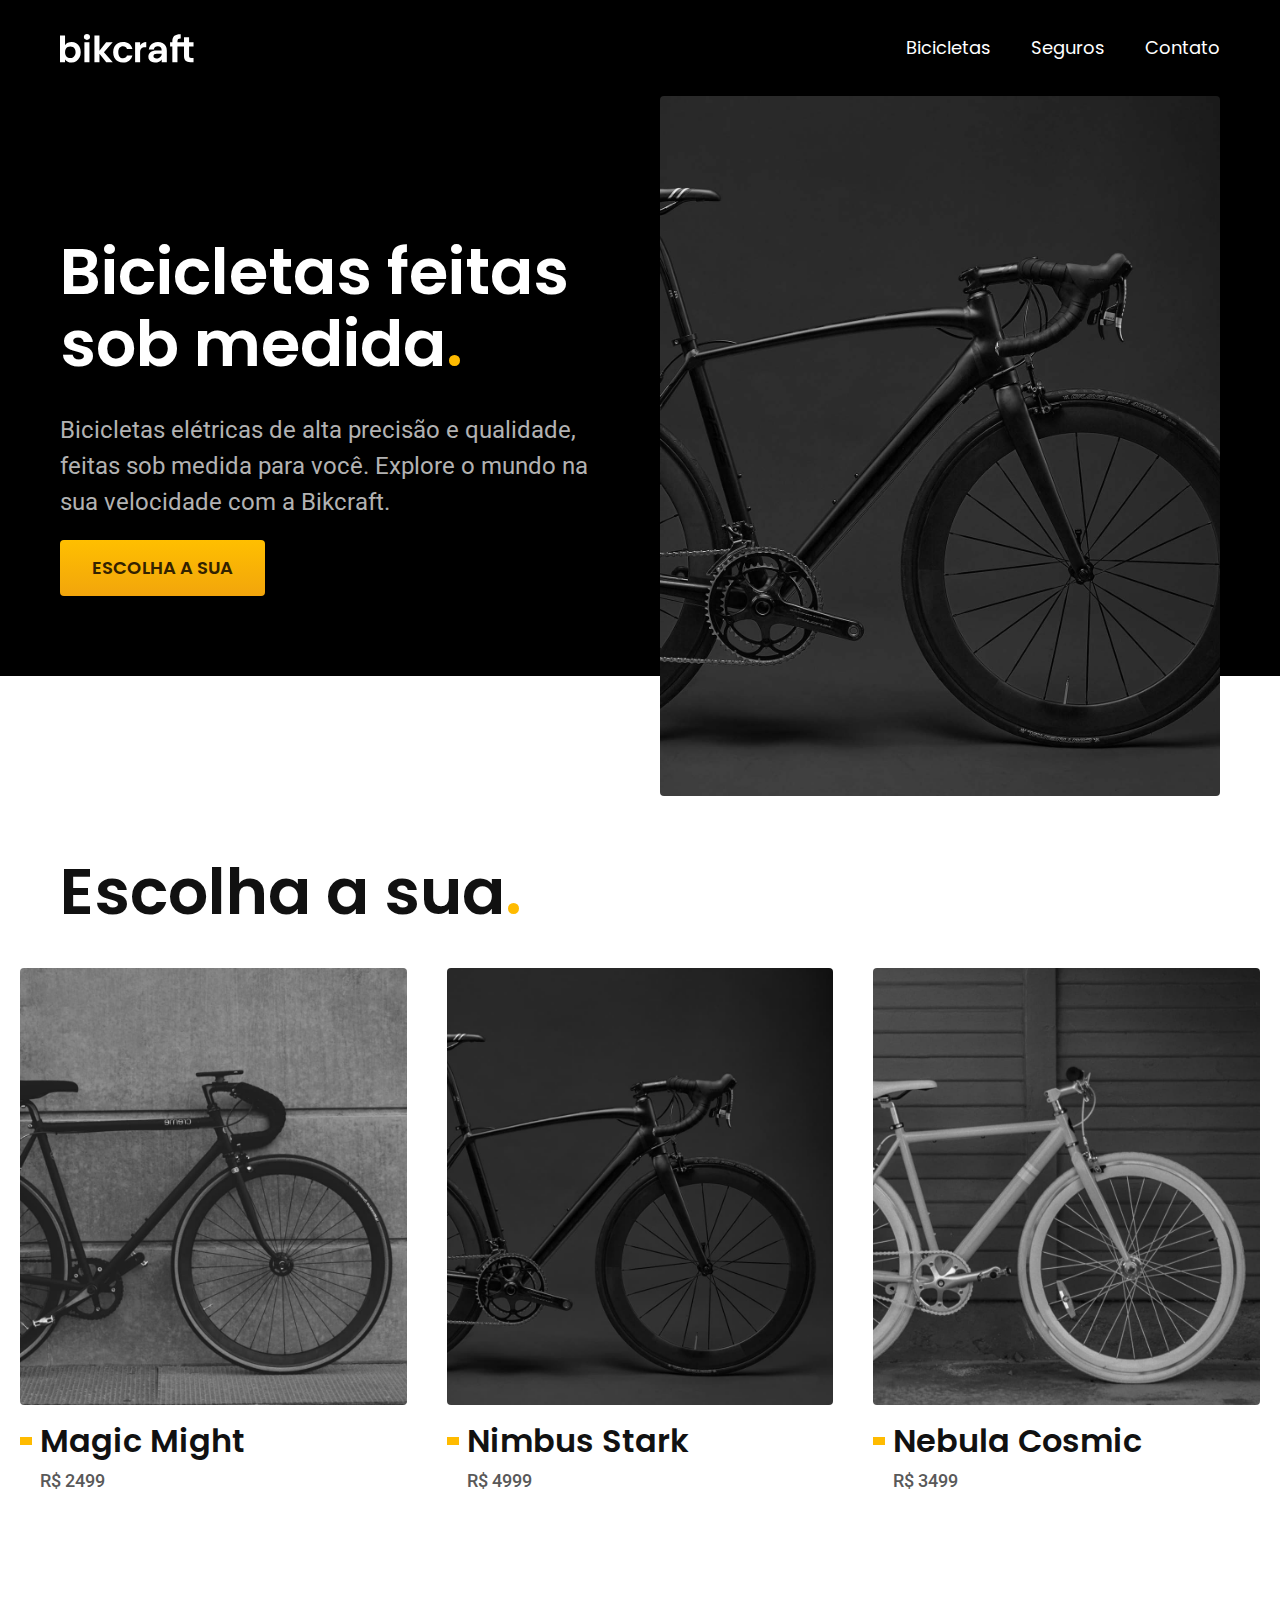
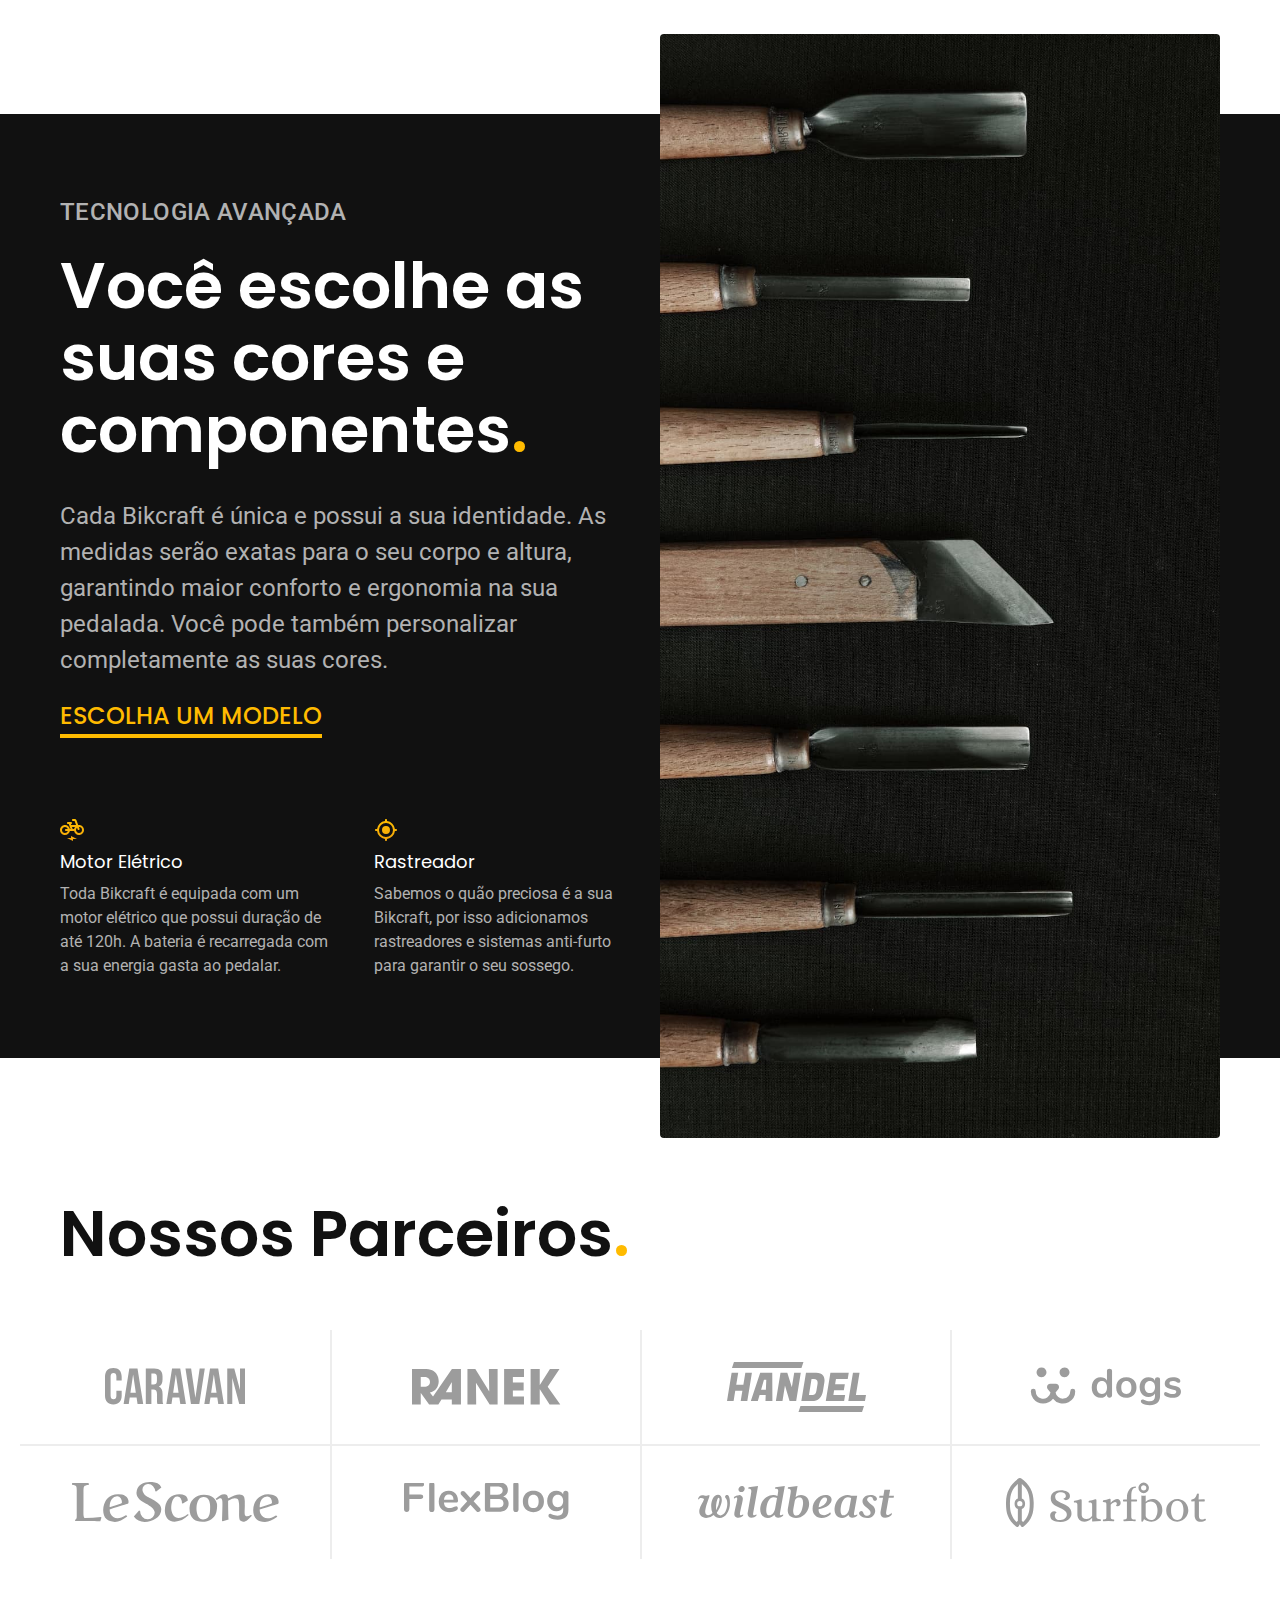
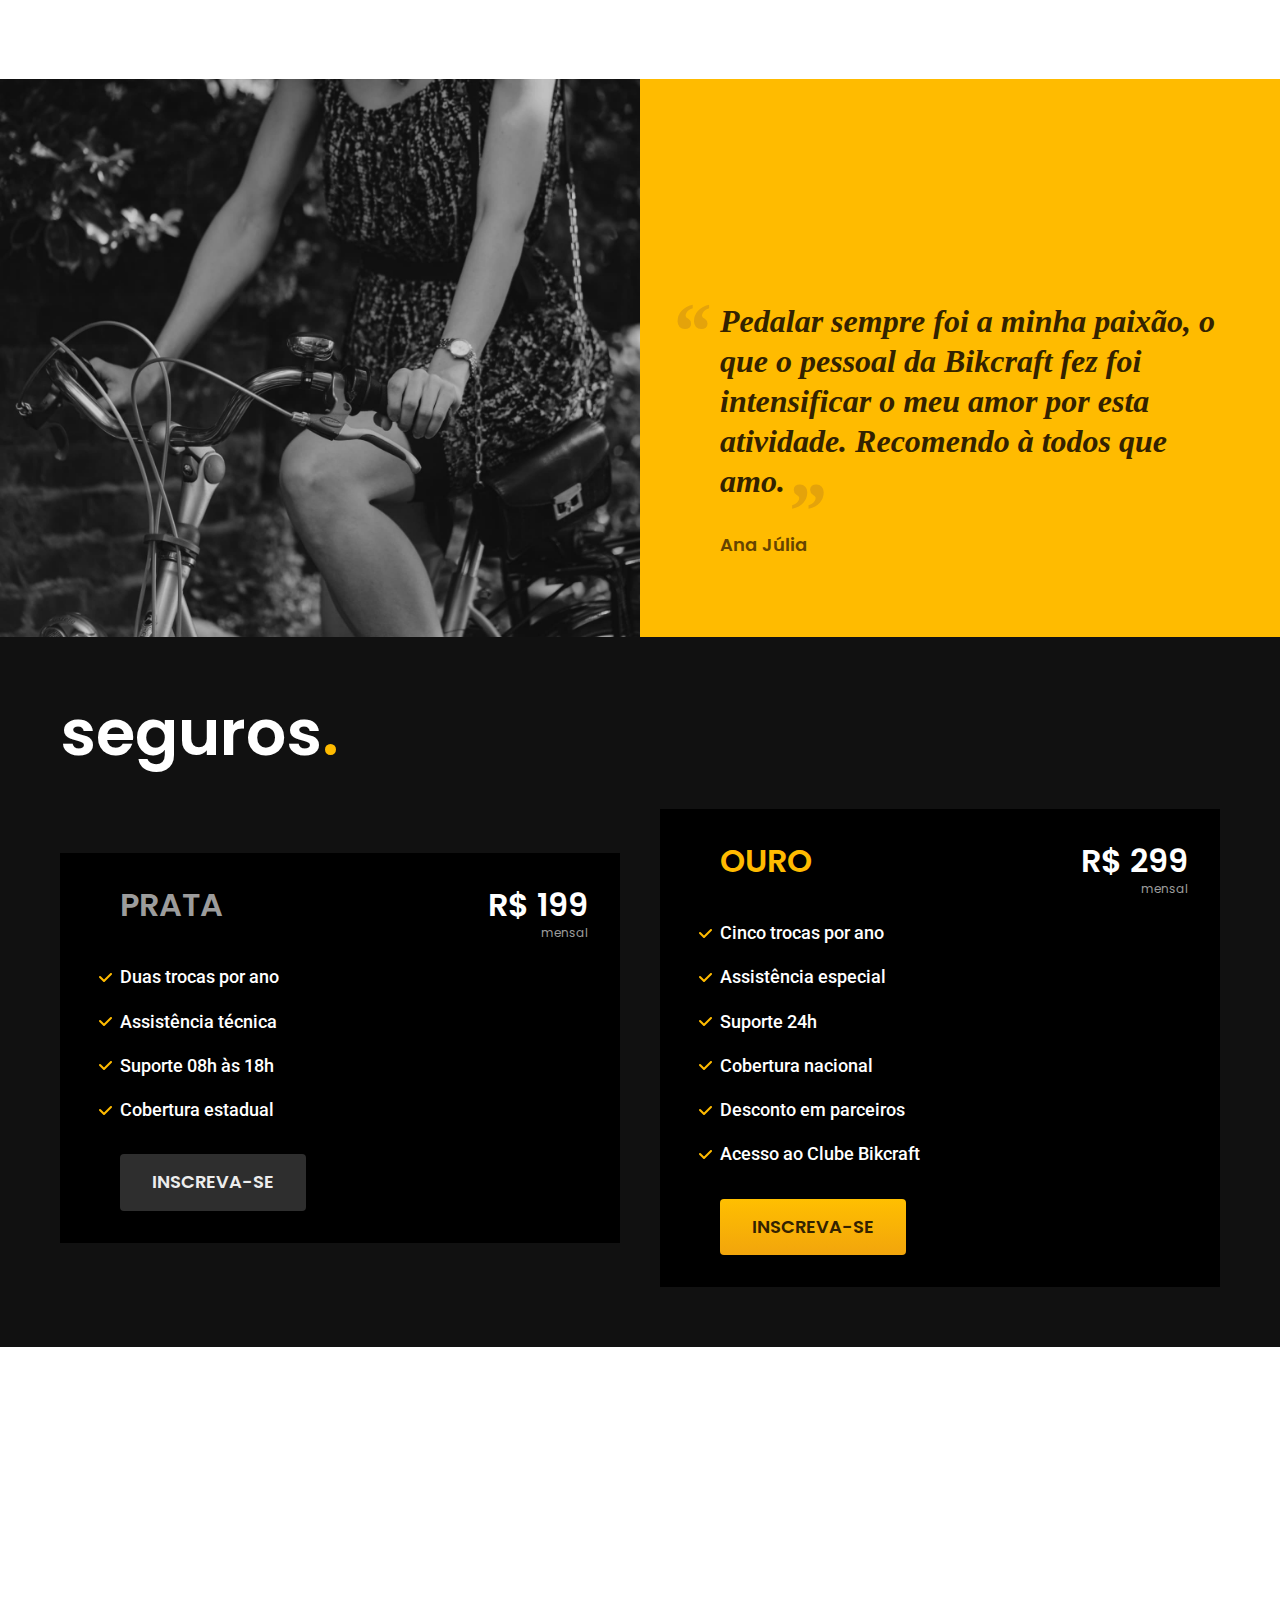
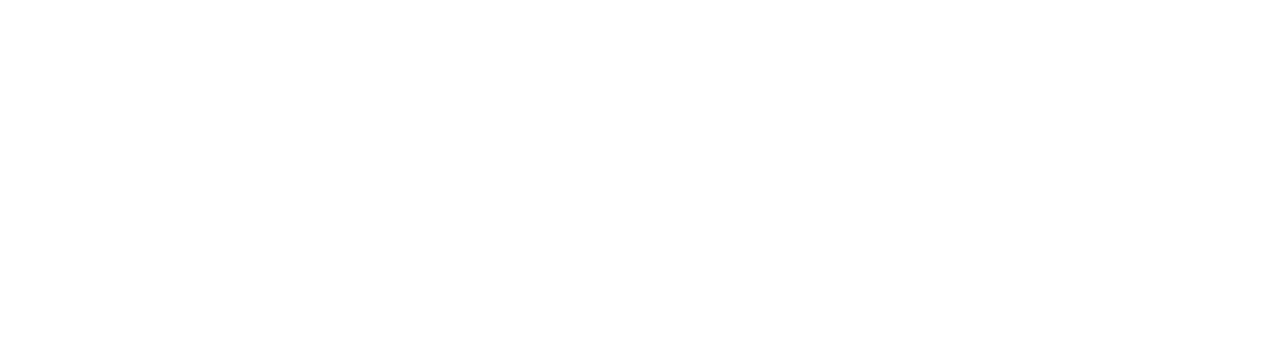
==== index.html @ dd22aa42 "Adds section insurrance" ====
<!DOCTYPE html>
<html lang="pt-br">

<head>
  <meta charset="UTF-8">
  <meta name="viewport" content="width=device-width, initial-scale=1.0">

  <title>Bikcraft - Bicicletas Elétricas</title>
  <meta name="description"
    content="Bicicletas elétricas de alta precisão e qualidade, feitas sob medida para você. Explore o mundo na sua velocidade com a Bikcraft.">

  <link rel="stylesheet" href="./css/style.css">

  <link rel="preconnect" href="https://fonts.googleapis.com">
  <link rel="preconnect" href="https://fonts.gstatic.com" crossorigin>
  <link href="https://fonts.googleapis.com/css2?family=Poppins:wght@400;600&family=Roboto:wght@400;500&Merriweather:ital,wght@1,900&family=Open+Sans&display=swap"
    rel="stylesheet">
</head>

<body>

  <header class="header-bg">
    <div class="header container">
      <a href="./"><img src="./img/bikcraft.svg" alt="Bikcraft"></a>

      <nav aria-label="primária">
        <ul class="header-menu font-1-m cor-0">
          <li><a href="./bicicletas.html">Bicicletas</a></li>
          <li><a href="./seguros.html">Seguros</a></li>
          <li><a href="./contato.html">Contato</a></li>
        </ul>
      </nav>

    </div>
  </header>

  <main class="introducao-bg">
    <div class="introducao container">

      <div class="introducao-conteudo">
        <h1 class="font-1-xxl cor-0">Bicicletas feitas sob medida<span class="cor-p1">.</span></h1>
        <p class="font-2-l cor-5">Bicicletas elétricas de alta precisão e qualidade, feitas sob medida para você.
          Explore o mundo na sua
          velocidade com a Bikcraft.</p>
        <a class="button" href="./bicicletas">Escolha a sua</a>
      </div>

      <div>
        <img src="./img/fotos/introducao.jpg" alt="Bicicleta elétrica preta">
      </div>

    </div>
  </main>

  <article class="bike-list">
    <h2 class="container font-1-xxl">Escolha a sua<span class="cor-p1">.</span></h2>

    <ul class="bike-list-items">

      <li>
        <a href="./bike/magic.html">
          <img src="./img/bicicletas/magic-home.jpg" alt="Bicicleta preta">
          <h3 class="font-1-xl">Magic Might</h3>
          <span class="font-2-m cor-8">R$ 2499</span>
        </a>
      </li>

      <li>
        <a href="./bike/nimbus.html">
          <img src="./img/bicicletas/nimbus-home.jpg" alt="Bicicleta preta">
          <h3 class="font-1-xl">Nimbus Stark</h3>
          <span class="font-2-m cor-8">R$ 4999</span>
        </a>
      </li>

      <li>
        <a href="./bike/nebula.html">
          <img src="./img/bicicletas/nebula-home.jpg" alt="Bicicleta preta">
          <h3 class="font-1-xl">Nebula Cosmic</h3>
          <span class="font-2-m cor-8">R$ 3499</span>
        </a>
      </li>

    </ul>
  </article>

  <article class="technology-bg">
    <div class="technology container">

      <div class="technology-content">

        <span class="font-2-l-b cor-5">Tecnologia Avançada</span>
        <h2 class="font-1-xxl cor-0">Você escolhe as suas cores e componentes<span class="cor-p1">.</span></h2>
        <p class="font-2-l cor-5">Cada Bikcraft é única e possui a sua identidade. As medidas serão exatas para o seu
          corpo e altura, garantindo maior conforto e ergonomia na sua pedalada. Você pode também personalizar
          completamente as suas cores.</p>
        <a class="link" href="./bikes.html">Escolha um modelo</a>

        <div class="technology-benefits">
          <div>
            <img src="./img/icones/eletrica.svg" alt="">
            <h3 class="font-1-m cor-0">Motor Elétrico</h3>
            <p class="font-2-s cor-5">Toda Bikcraft é equipada com um motor elétrico que possui duração de até 120h. A
              bateria é recarregada com a sua energia gasta ao pedalar.</p>
          </div>

          <div>
            <img src="./img/icones/rastreador.svg" alt="">
            <h3 class="font-1-m cor-0">Rastreador</h3>
            <p class="font-2-s cor-5">Sabemos o quão preciosa é a sua Bikcraft, por isso adicionamos rastreadores e sistemas anti-furto para garantir o seu sossego.</p>
          </div>
        </div>

      </div>

      <div class="technology-img">
        <img src="./img/fotos/tecnologia.jpg" alt="">
      </div>

    </div>
  </article>

  <section class="partners" aria-label="Nossos Parceiros">
    <h2 class="container font-1-xxl">Nossos Parceiros<span class="cor-p1">.</span></h2>

    <ul>
      <li><img src="./img/parceiros/caravan.svg" alt="Caravan"></li>
      <li><img src="./img/parceiros/ranek.svg" alt="Ranek"></li>
      <li><img src="./img/parceiros/handel.svg" alt="Handel"></li>
      <li><img src="./img/parceiros/dogs.svg" alt="Dogs"></li>
      <li><img src="./img/parceiros/lescone.svg" alt="Lescone"></li>
      <li><img src="./img/parceiros/flexblog.svg" alt="Flexblog"></li>
      <li><img src="./img/parceiros/wildbeast.svg" alt="Wildbeast"></li>
      <li><img src="./img/parceiros/surfbot.svg" alt="Surfbot"></li>
    </ul>
  </section>

  <section class="testimony" aria-label="Depoimento">
    <div>
      <img src="./img/fotos/depoimento.jpg" alt="pessoa pedalando em uma bicicleta Bikcraft">
    </div>

    <div class="testimony-content">
      <blockquote class="font-1-xl cor-p5">
        <p>Pedalar sempre foi a minha paixão, o que o pessoal da Bikcraft fez foi intensificar o meu amor por esta atividade. Recomendo à todos que amo.</p>
      </blockquote>
      <span class="font-1-m-b cor-p4">Ana Júlia</span>
    </div>
  </section>

  <article class="insurrance-bg">
    <div class="insurrance container">
      <h2 class="font-1-xxl cor-0">seguros<span class="cor-p1">.</span></h2>

      <div class="insurrance-item">
        <h3 class="font-1-xl cor-6">PRATA</h3>
        <SPAN class="font-1-xl cor-0" >R$ 199 <span class="font-1-xs cor-6">mensal</span></SPAN>
        <ul class="font-2-m cor-0">
          <li>Duas trocas por ano</li>
          <li>Assistência técnica</li>
          <li>Suporte 08h às 18h</li>
          <li>Cobertura estadual</li>
        </ul>
        <a class="button secondary" href="./budget.html">Inscreva-se</a>      
      </div>

      <div class="insurrance-item">
        <h3 class="font-1-xl cor-p1">OURO</h3>
        <SPAN class="font-1-xl cor-0" >R$ 299 <span class="font-1-xs cor-6">mensal</span></SPAN>
        <ul class="font-2-m cor-0">
          <li>Cinco trocas por ano</li>
          <li>Assistência especial</li>
          <li>Suporte 24h</li>
          <li>Cobertura nacional</li>
          <li>Desconto em parceiros</li>
          <li>Acesso ao Clube Bikcraft</li>
        </ul>
        <a class="button" href="./budget.html">Inscreva-se</a>      
      </div>

    </div>
  </article>

</body>

</html>
---- css/style.css ----
@import "./global/global.css";

@import "./utilities/tipography.css";
@import "./utilities/colors.css";

@import "./global/header.css";

/* HOME */
@import "./home/introducao.css";
@import "./home/technology.css";
@import "./home/partners.css";
@import "./home/testimony.css";

/* UTILITIES */
@import "./utilities/components.css";

/* BIKES */
@import "./bikes/bike-list.css";

/* SEGUROS */
@import "./insurrance/insurrance.css"
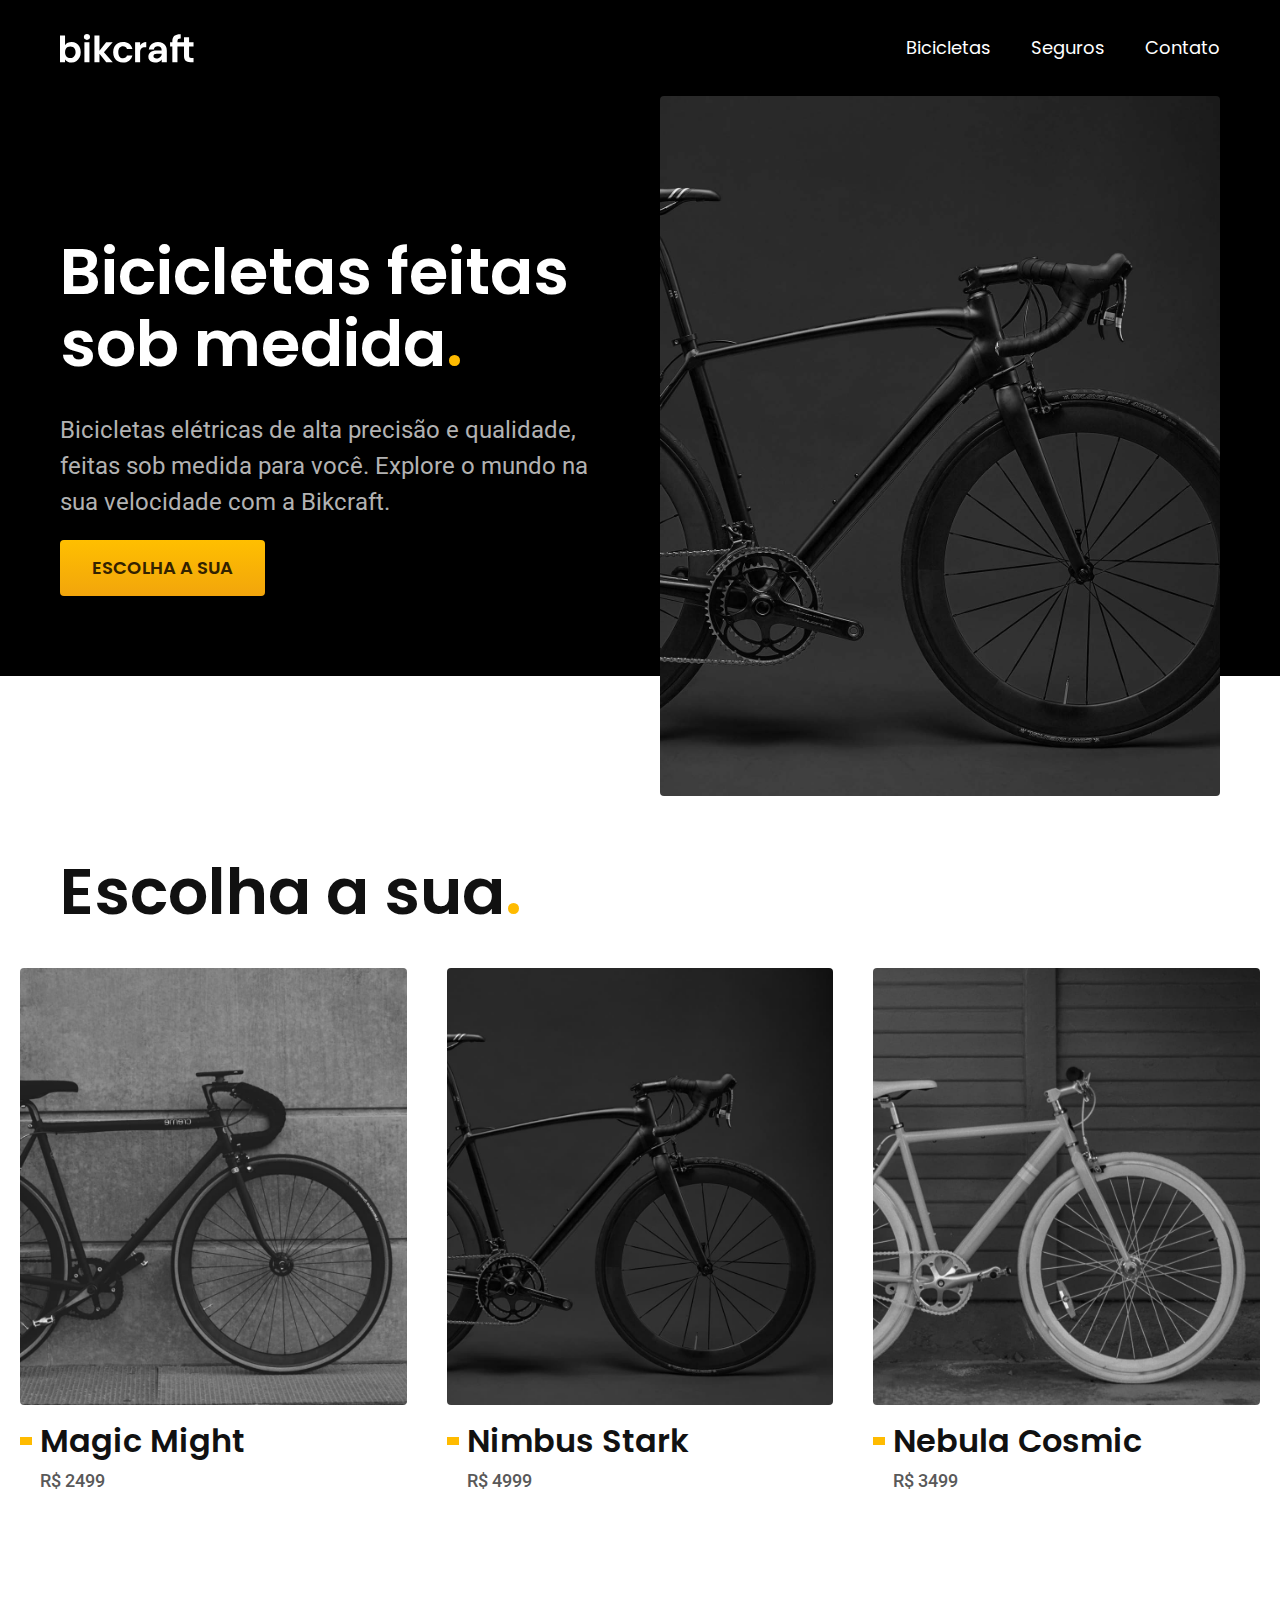
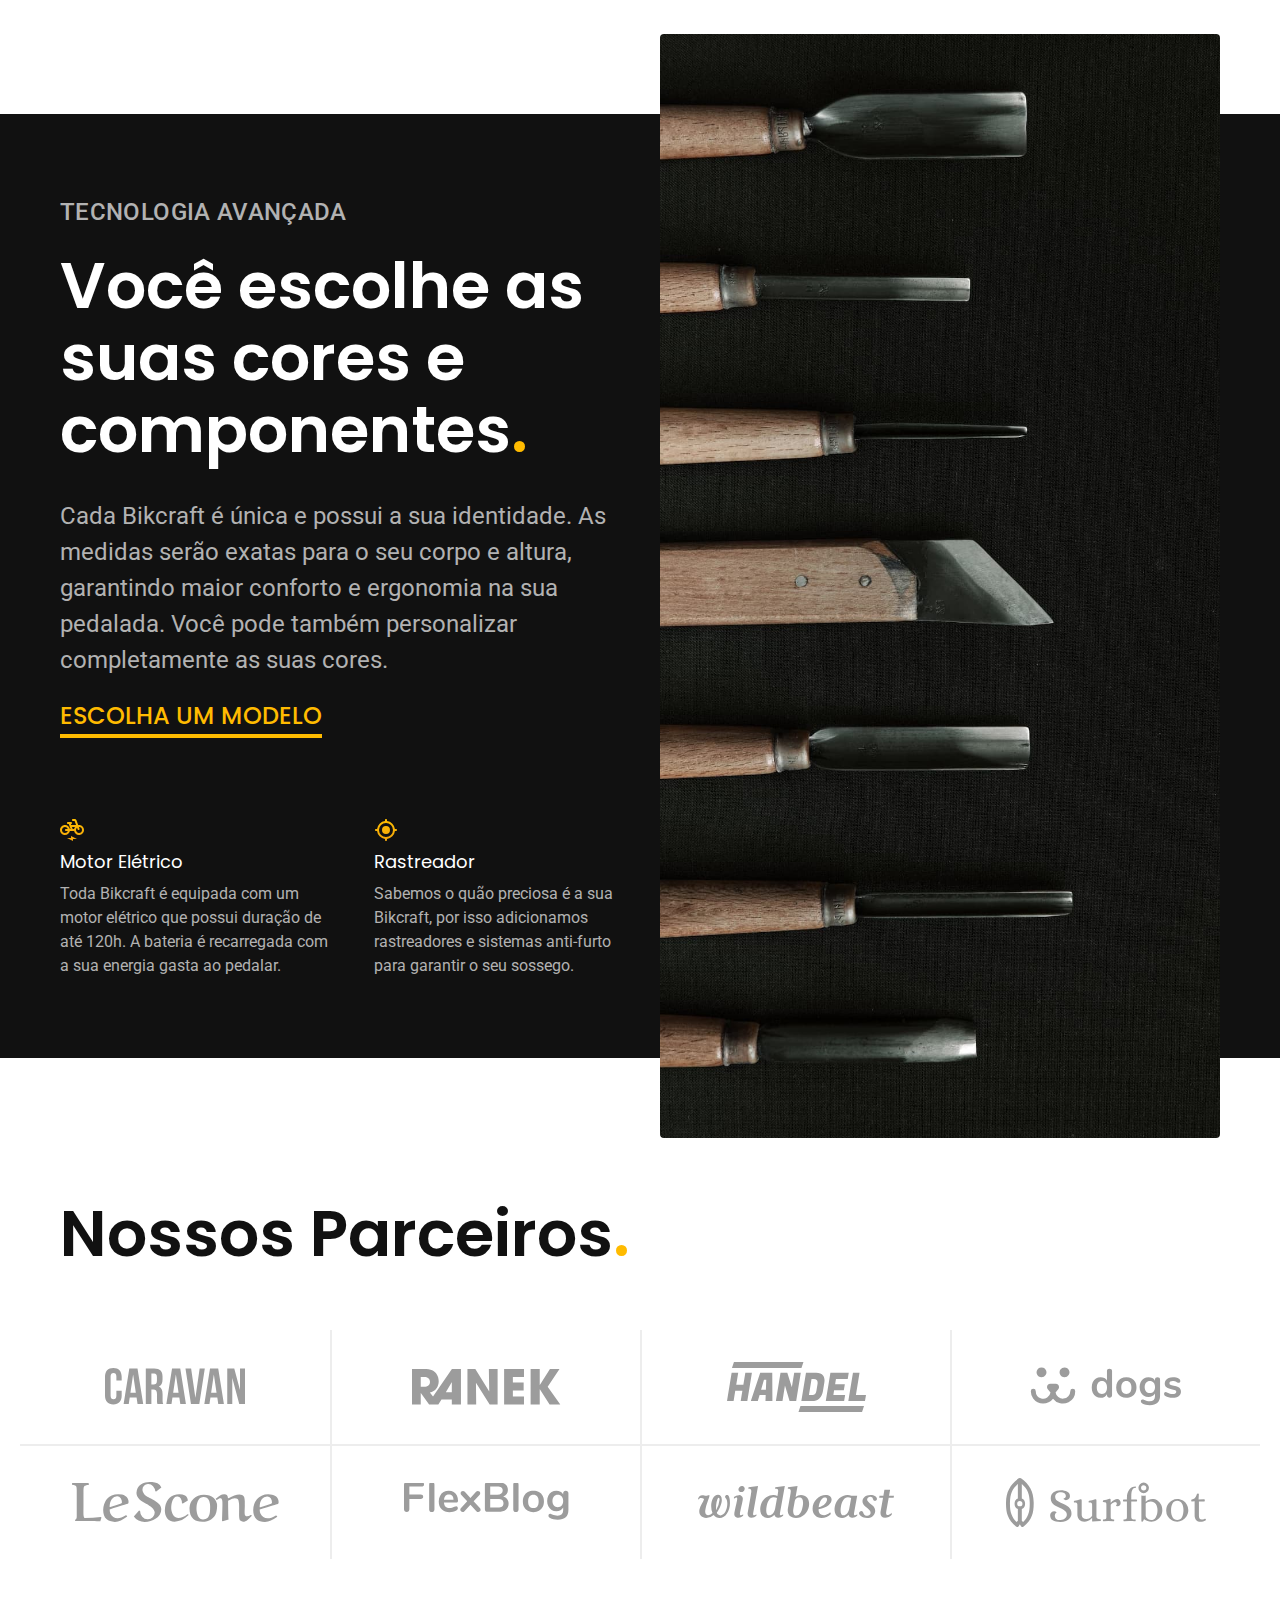
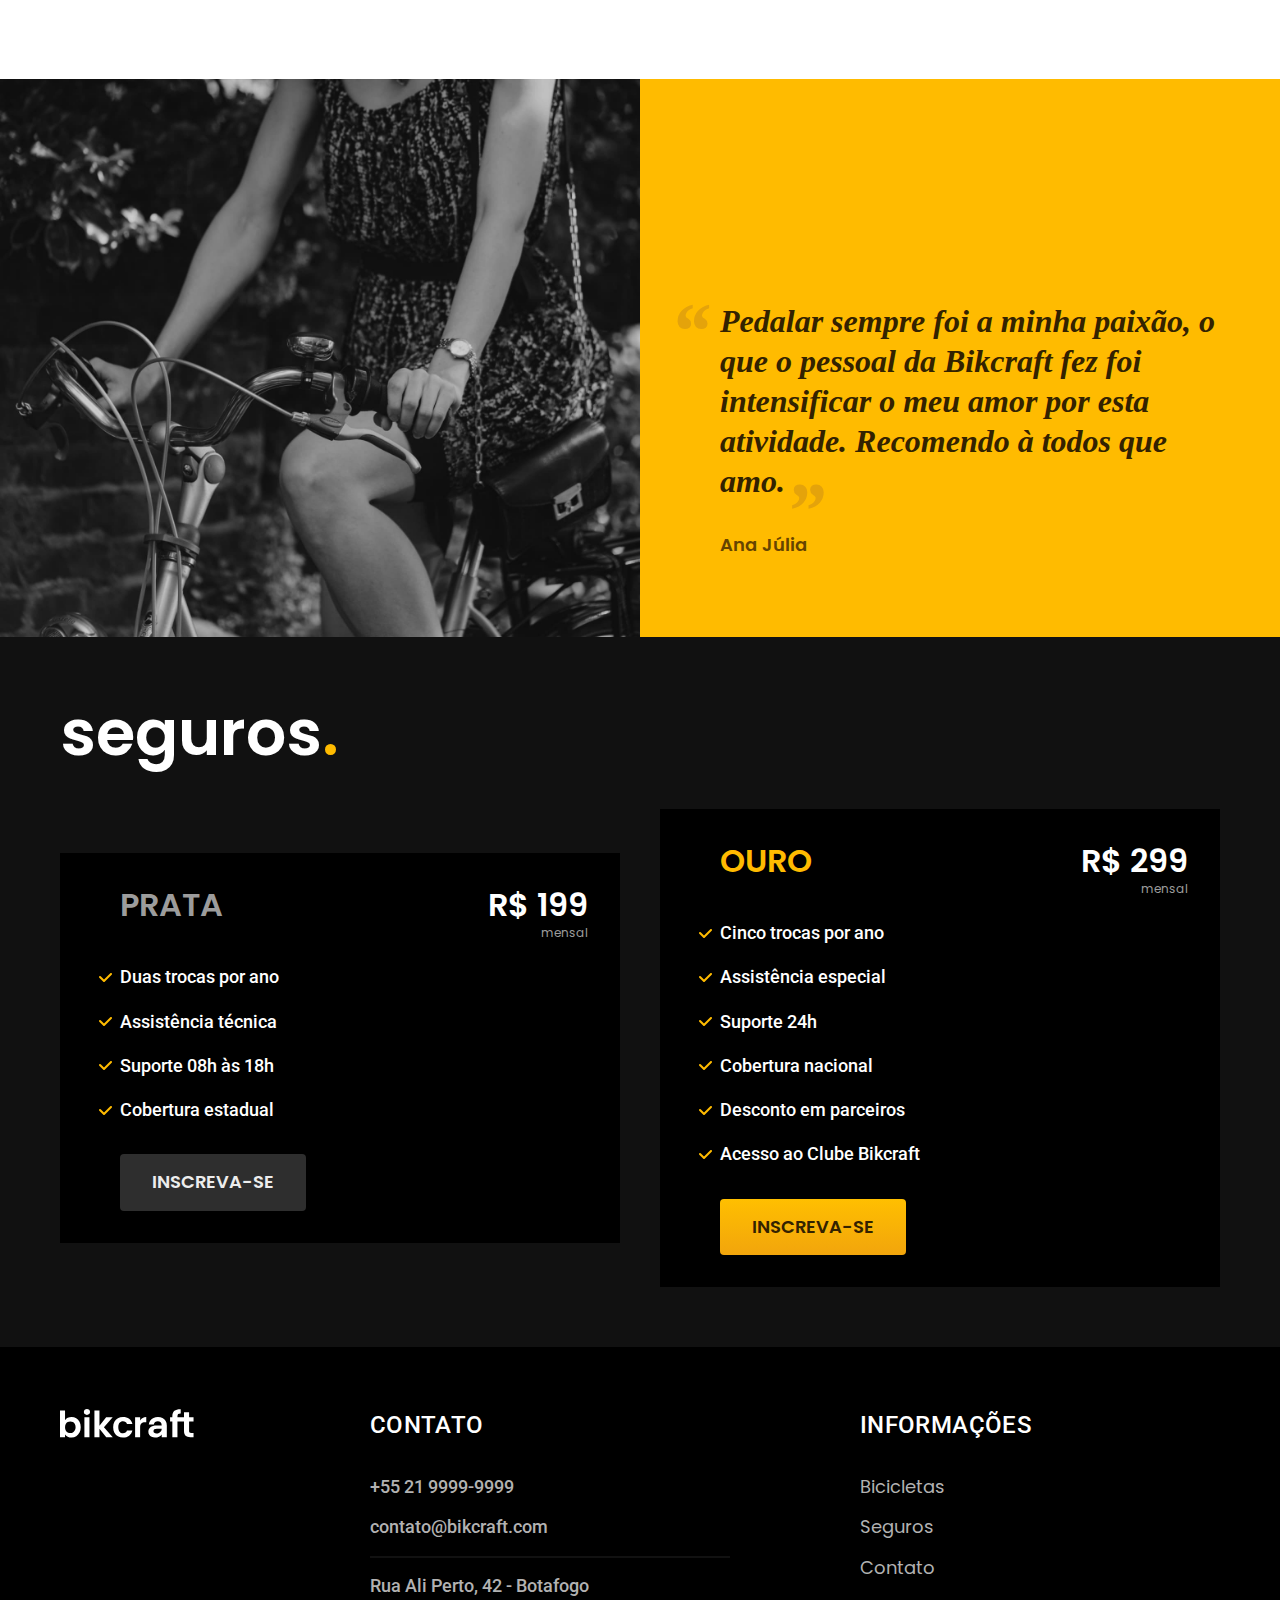
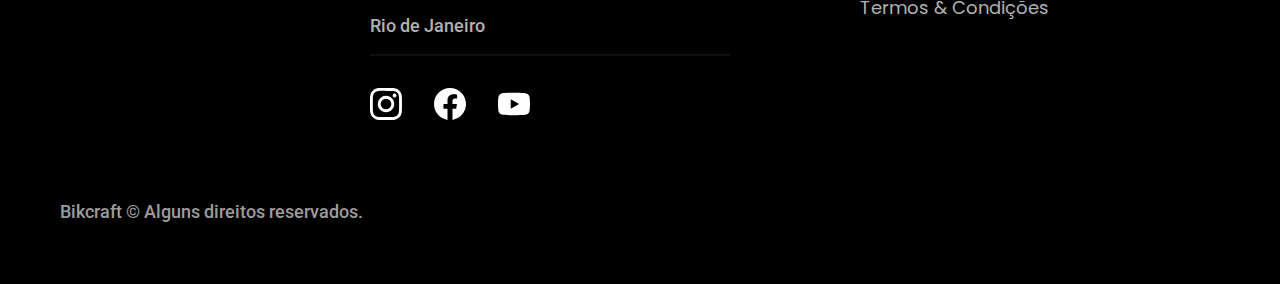
==== commit dd54feec: "Add footer to home page" ====
--- a/index.html
+++ b/index.html
@@ -13,7 +13,8 @@
 
   <link rel="preconnect" href="https://fonts.googleapis.com">
   <link rel="preconnect" href="https://fonts.gstatic.com" crossorigin>
-  <link href="https://fonts.googleapis.com/css2?family=Poppins:wght@400;600&family=Roboto:wght@400;500&Merriweather:ital,wght@1,900&family=Open+Sans&display=swap"
+  <link
+    href="https://fonts.googleapis.com/css2?family=Poppins:wght@400;600&family=Roboto:wght@400;500&Merriweather:ital,wght@1,900&family=Open+Sans&display=swap"
     rel="stylesheet">
 </head>
 
@@ -107,7 +108,8 @@
           <div>
             <img src="./img/icones/rastreador.svg" alt="">
             <h3 class="font-1-m cor-0">Rastreador</h3>
-            <p class="font-2-s cor-5">Sabemos o quão preciosa é a sua Bikcraft, por isso adicionamos rastreadores e sistemas anti-furto para garantir o seu sossego.</p>
+            <p class="font-2-s cor-5">Sabemos o quão preciosa é a sua Bikcraft, por isso adicionamos rastreadores e
+              sistemas anti-furto para garantir o seu sossego.</p>
           </div>
         </div>
 
@@ -142,7 +144,8 @@
 
     <div class="testimony-content">
       <blockquote class="font-1-xl cor-p5">
-        <p>Pedalar sempre foi a minha paixão, o que o pessoal da Bikcraft fez foi intensificar o meu amor por esta atividade. Recomendo à todos que amo.</p>
+        <p>Pedalar sempre foi a minha paixão, o que o pessoal da Bikcraft fez foi intensificar o meu amor por esta
+          atividade. Recomendo à todos que amo.</p>
       </blockquote>
       <span class="font-1-m-b cor-p4">Ana Júlia</span>
     </div>
@@ -154,19 +157,19 @@
 
       <div class="insurrance-item">
         <h3 class="font-1-xl cor-6">PRATA</h3>
-        <SPAN class="font-1-xl cor-0" >R$ 199 <span class="font-1-xs cor-6">mensal</span></SPAN>
+        <SPAN class="font-1-xl cor-0">R$ 199 <span class="font-1-xs cor-6">mensal</span></SPAN>
         <ul class="font-2-m cor-0">
           <li>Duas trocas por ano</li>
           <li>Assistência técnica</li>
           <li>Suporte 08h às 18h</li>
           <li>Cobertura estadual</li>
         </ul>
-        <a class="button secondary" href="./budget.html">Inscreva-se</a>      
+        <a class="button secondary" href="./budget.html">Inscreva-se</a>
       </div>
 
       <div class="insurrance-item">
         <h3 class="font-1-xl cor-p1">OURO</h3>
-        <SPAN class="font-1-xl cor-0" >R$ 299 <span class="font-1-xs cor-6">mensal</span></SPAN>
+        <SPAN class="font-1-xl cor-0">R$ 299 <span class="font-1-xs cor-6">mensal</span></SPAN>
         <ul class="font-2-m cor-0">
           <li>Cinco trocas por ano</li>
           <li>Assistência especial</li>
@@ -175,12 +178,49 @@
           <li>Desconto em parceiros</li>
           <li>Acesso ao Clube Bikcraft</li>
         </ul>
-        <a class="button" href="./budget.html">Inscreva-se</a>      
+        <a class="button" href="./budget.html">Inscreva-se</a>
       </div>
 
     </div>
   </article>
 
+  <footer class="footer-bg">
+    <div class="footer container">
+
+      <img src="./img/bikcraft.svg" alt="Bikcraft">
+
+      <div class="footer-contact">
+        <h3 class="font-2-l-b cor-0">Contato</h3>
+        <ul class="font-2-m cor-5">
+          <li><a href="tel:+552199999999"></a>+55 21 9999-9999</li>
+          <li><a href="mailto:contato@bikcraft.com"></a>contato@bikcraft.com</li>
+          <li>Rua Ali Perto, 42 - Botafogo</li>
+          <li>Rio de Janeiro</li>
+        </ul>
+        <div class="footer-networks">
+          <a href="./"><img src="./img/redes/instagram.svg" alt="Instagram"></a>
+          <a href="./"><img src="./img/redes/facebook.svg" alt="Facebook"></a>
+          <a href="./"><img src="./img/redes/youtube.svg" alt="Youtube"></a>
+        </div>
+
+      </div>
+
+      <div class="footer-information">
+        <h3 class="font-2-l-b cor-0">Informações</h3>
+        <nav>
+          <ul class="font-1-m cor-5">
+            <li><a href="./bicicletas.html">Bicicletas</a></li>
+            <li><a href="./seguros.html">Seguros</a></li>
+            <li><a href="./contato.html">Contato</a></li>
+            <li><a href="./termos.html">Termos & Condições</a></li>
+          </ul>
+        </nav>
+      </div>
+      <p class="footer-copy font-2-m cor-6">Bikcraft © Alguns direitos reservados.</p>
+    </div>
+
+  </footer>
+
 </body>
 
 </html>--- a/css/style.css
+++ b/css/style.css
@@ -4,6 +4,7 @@
 @import "./utilities/colors.css";
 
 @import "./global/header.css";
+@import "./global/footer.css";
 
 /* HOME */
 @import "./home/introducao.css";
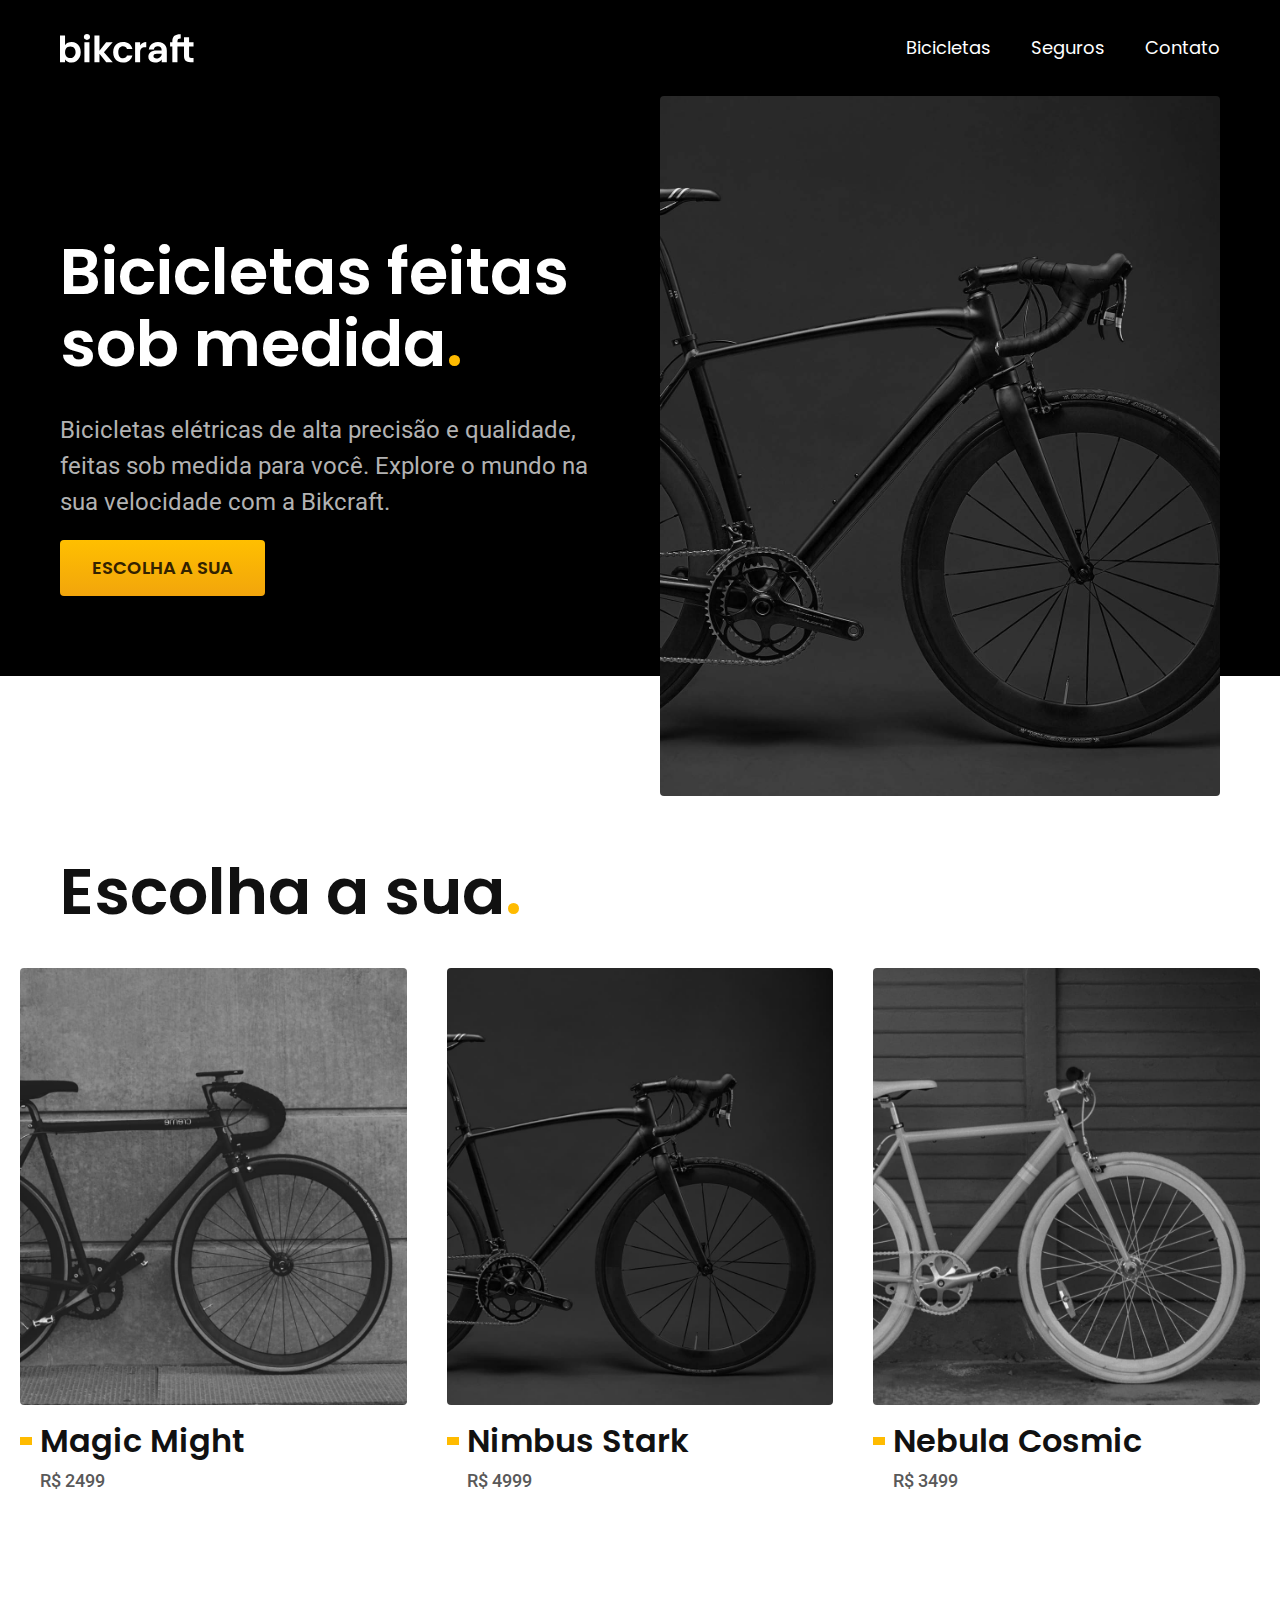
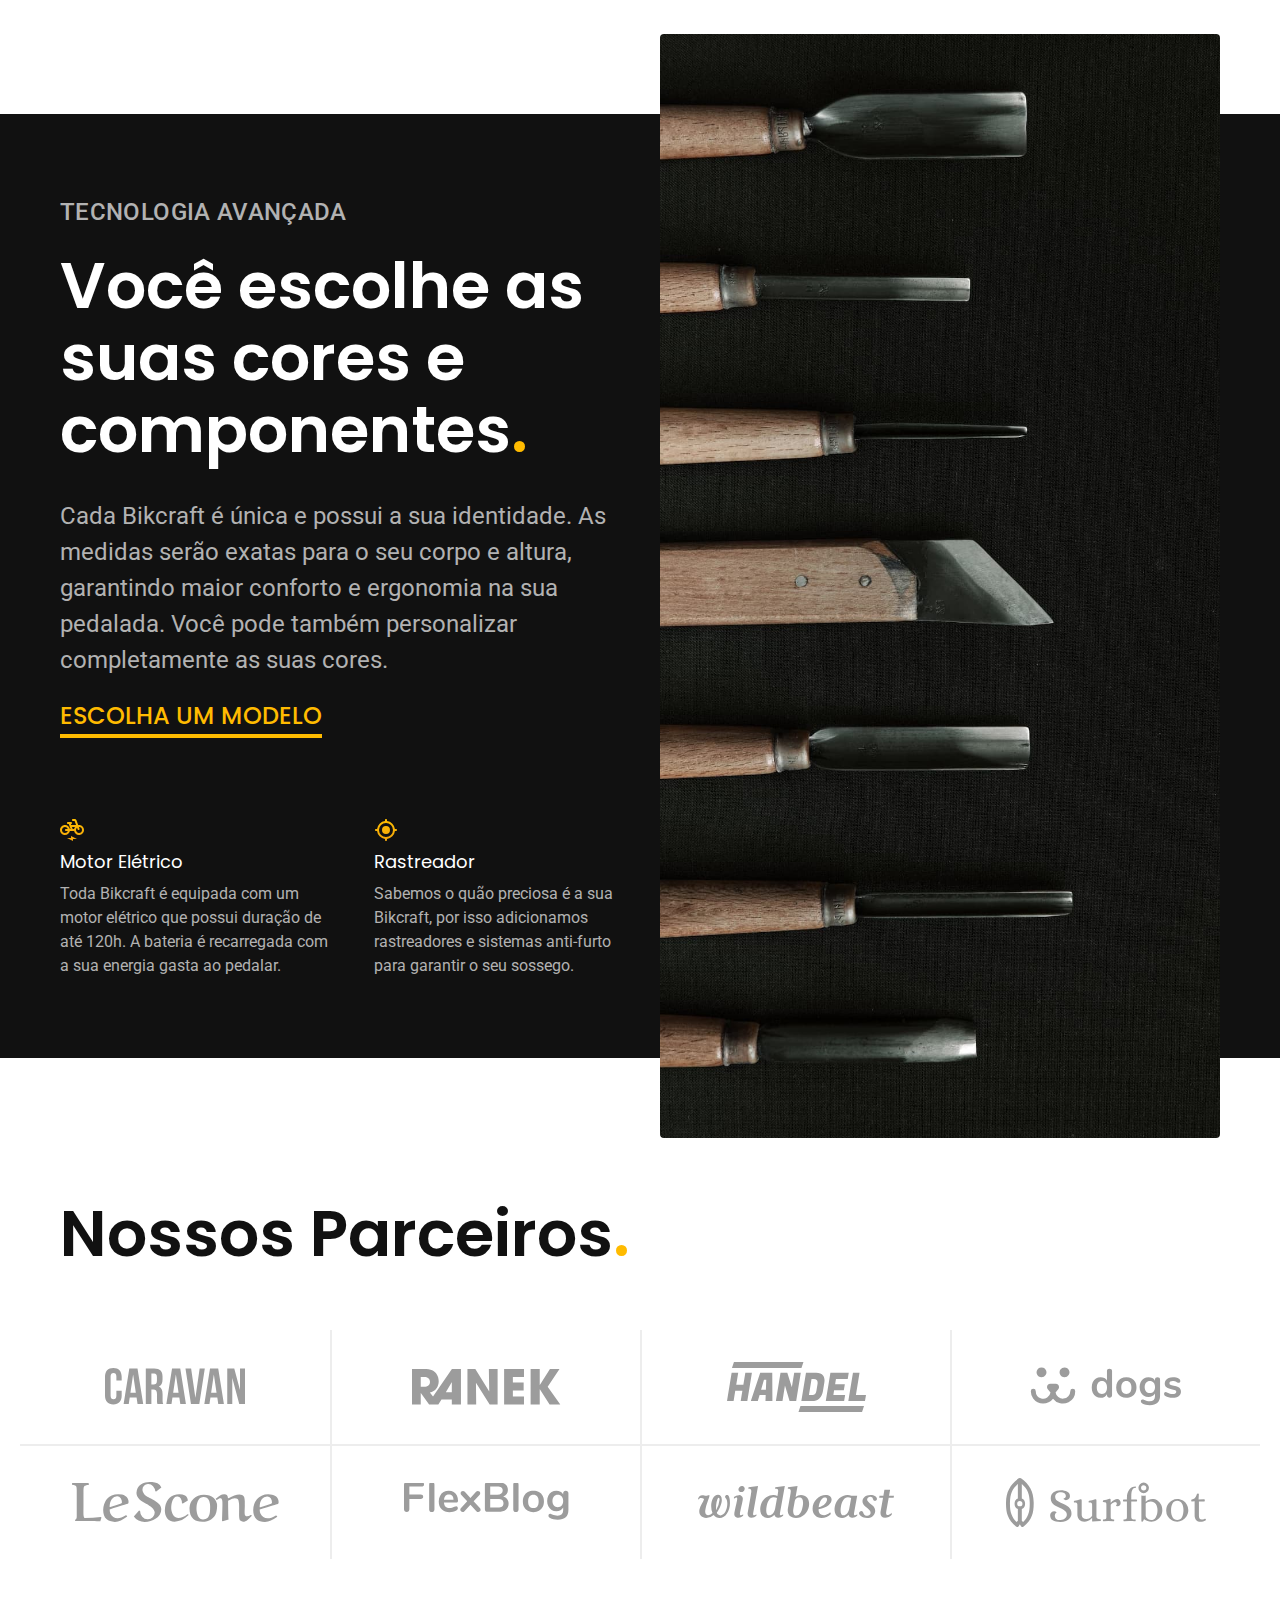
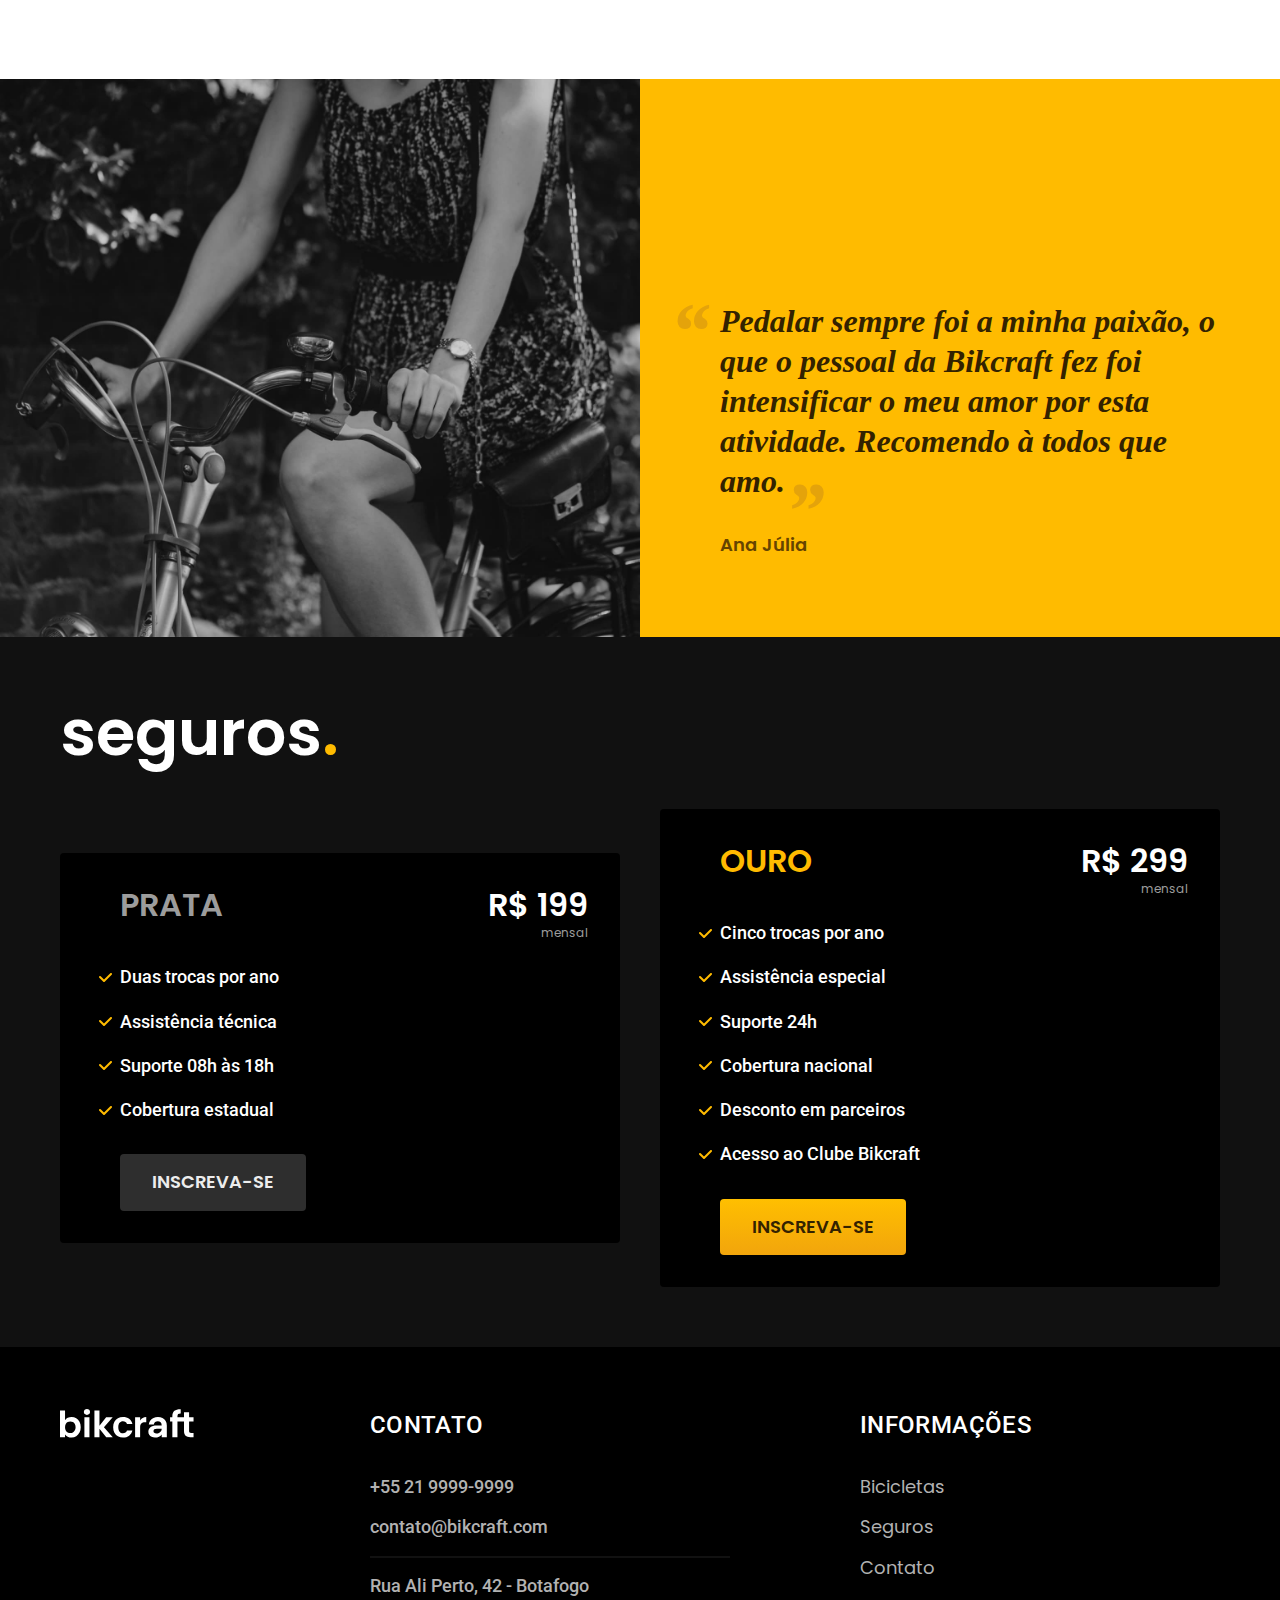
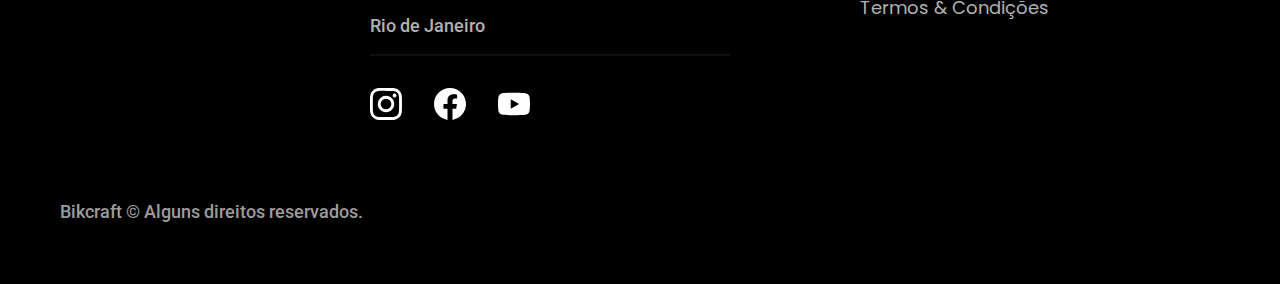
==== commit e3ea46e6: "Add insurrances and Q&A page" ====
--- a/index.html
+++ b/index.html
@@ -26,8 +26,8 @@
 
       <nav aria-label="primária">
         <ul class="header-menu font-1-m cor-0">
-          <li><a href="./bicicletas.html">Bicicletas</a></li>
-          <li><a href="./seguros.html">Seguros</a></li>
+          <li><a href="./bikes.html">Bicicletas</a></li>
+          <li><a href="./insurrances.html">Seguros</a></li>
           <li><a href="./contato.html">Contato</a></li>
         </ul>
       </nav>
@@ -164,7 +164,7 @@
           <li>Suporte 08h às 18h</li>
           <li>Cobertura estadual</li>
         </ul>
-        <a class="button secondary" href="./budget.html">Inscreva-se</a>
+        <a class="button secondary" href="./insurrance-sub.html">Inscreva-se</a>
       </div>
 
       <div class="insurrance-item">
@@ -178,7 +178,7 @@
           <li>Desconto em parceiros</li>
           <li>Acesso ao Clube Bikcraft</li>
         </ul>
-        <a class="button" href="./budget.html">Inscreva-se</a>
+        <a class="button" href="./insurrance-sub.html">Inscreva-se</a>
       </div>
 
     </div>
@@ -209,10 +209,10 @@
         <h3 class="font-2-l-b cor-0">Informações</h3>
         <nav>
           <ul class="font-1-m cor-5">
-            <li><a href="./bicicletas.html">Bicicletas</a></li>
-            <li><a href="./seguros.html">Seguros</a></li>
+            <li><a href="./bikes.html">Bicicletas</a></li>
+            <li><a href="./insurrances.html">Seguros</a></li>
             <li><a href="./contato.html">Contato</a></li>
-            <li><a href="./termos.html">Termos & Condições</a></li>
+            <li><a href="./terms.html">Termos & Condições</a></li>
           </ul>
         </nav>
       </div>
--- a/css/style.css
+++ b/css/style.css
@@ -17,6 +17,14 @@
 
 /* BIKES */
 @import "./bikes/bike-list.css";
+@import "./bikes/bikes.css";
+
 
 /* SEGUROS */
-@import "./insurrance/insurrance.css"+@import "./insurrance/insurrance.css";
+@import "./insurrance/benefits.css";
+@import "./insurrance/qa.css";
+
+/* TERMOS E CONDIÇÕES */
+@import "./terms/terms.css";
+
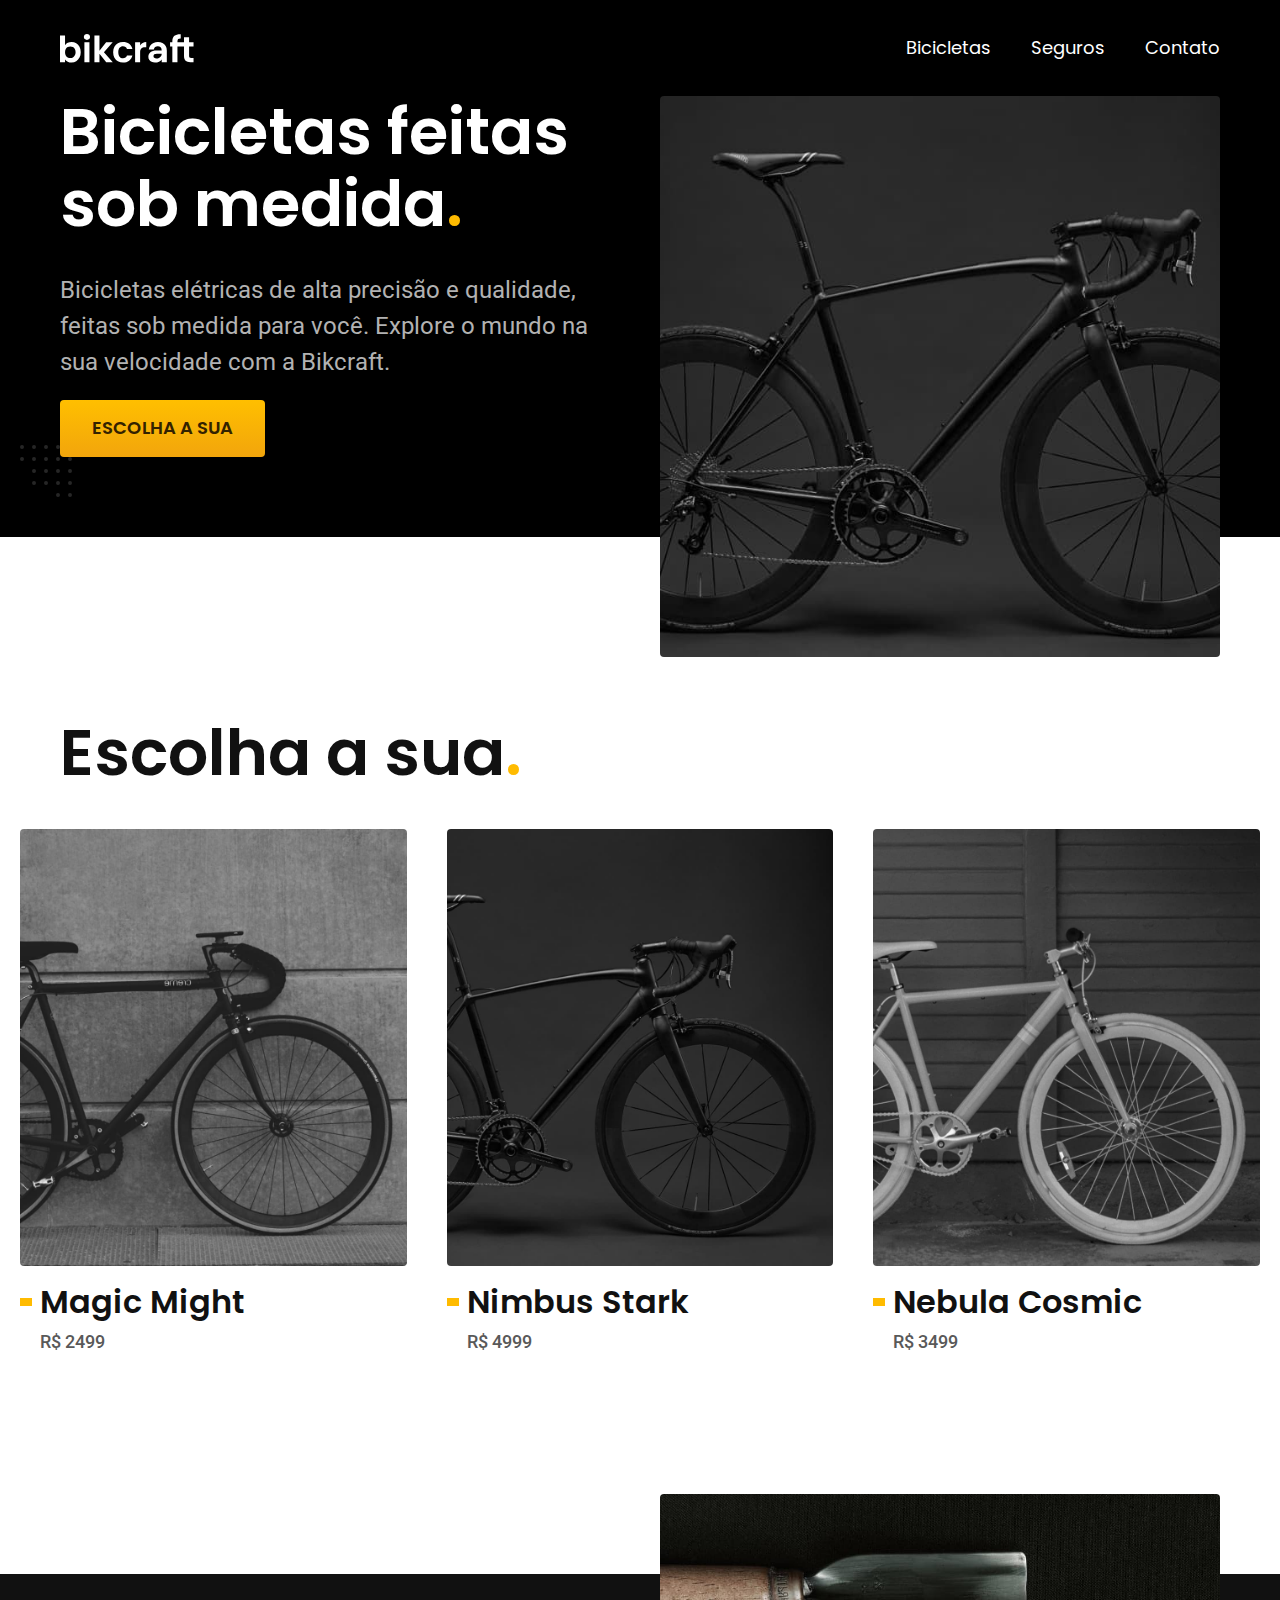
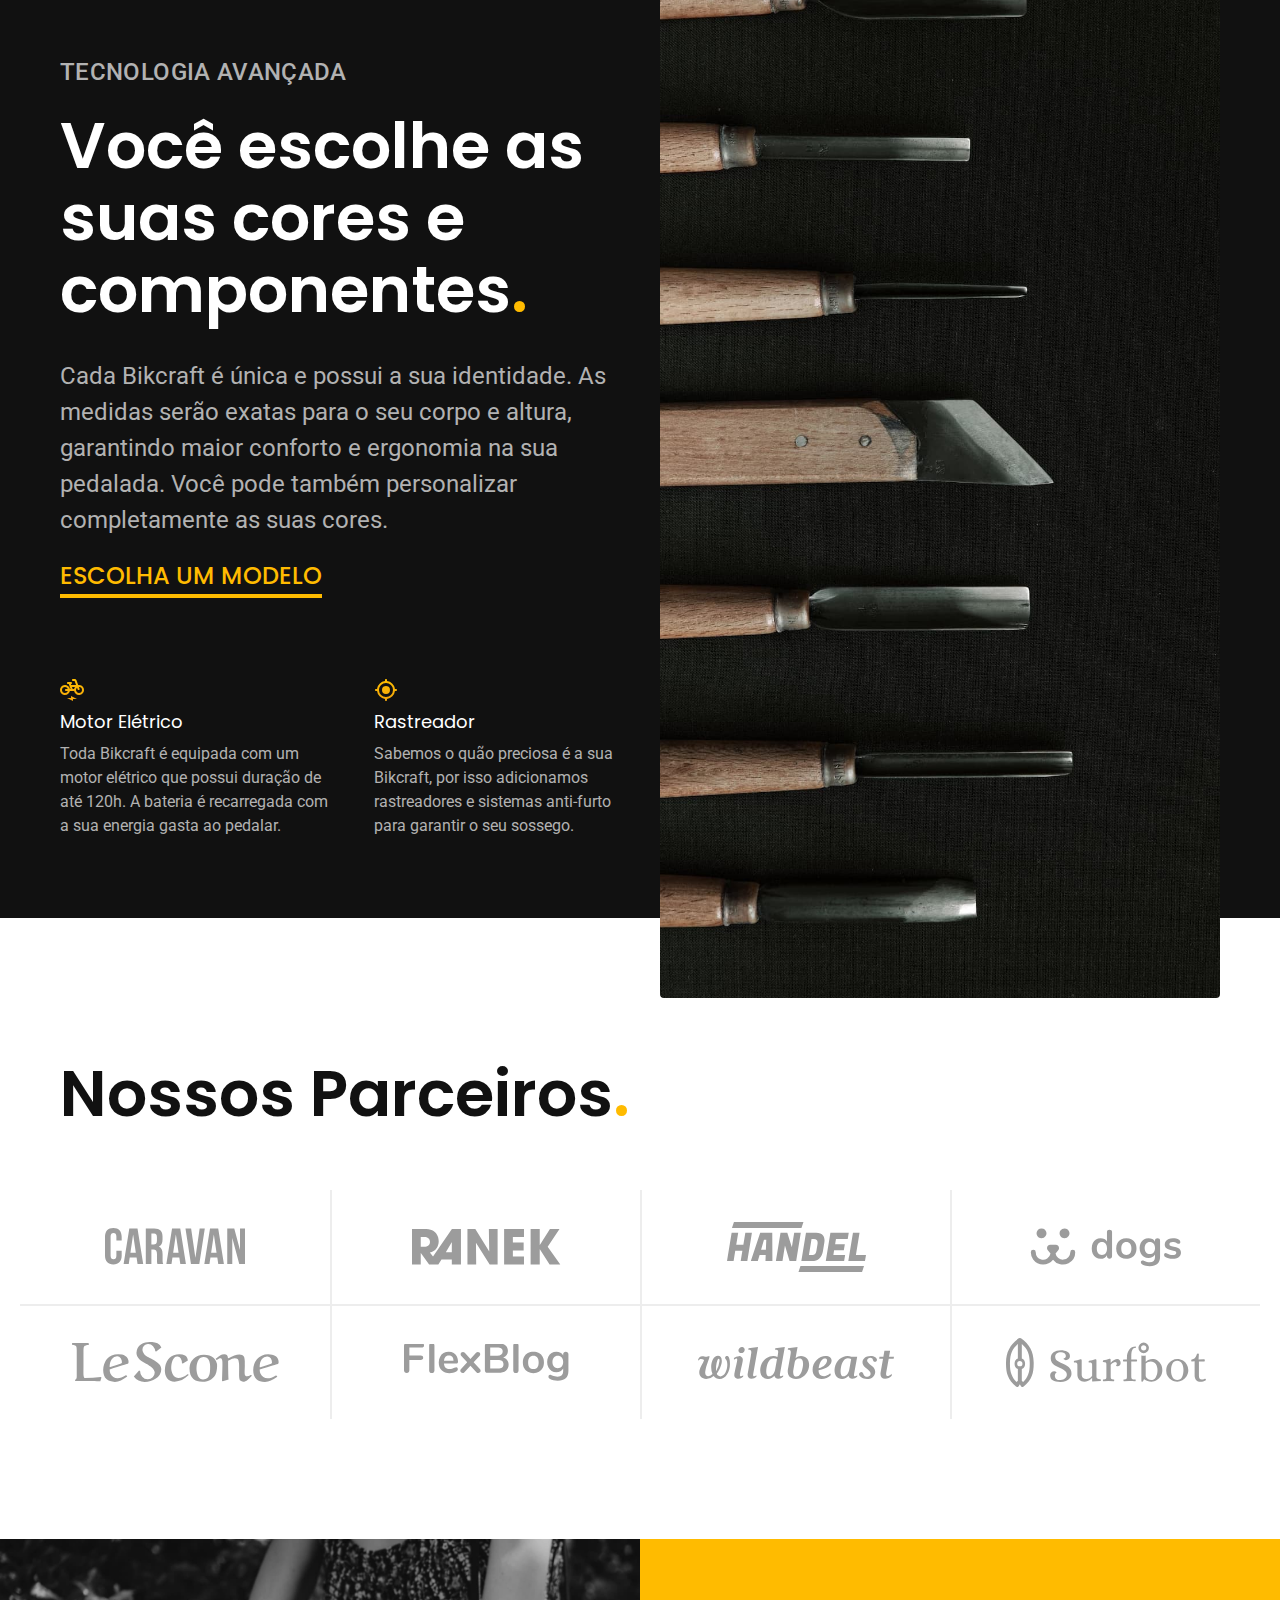
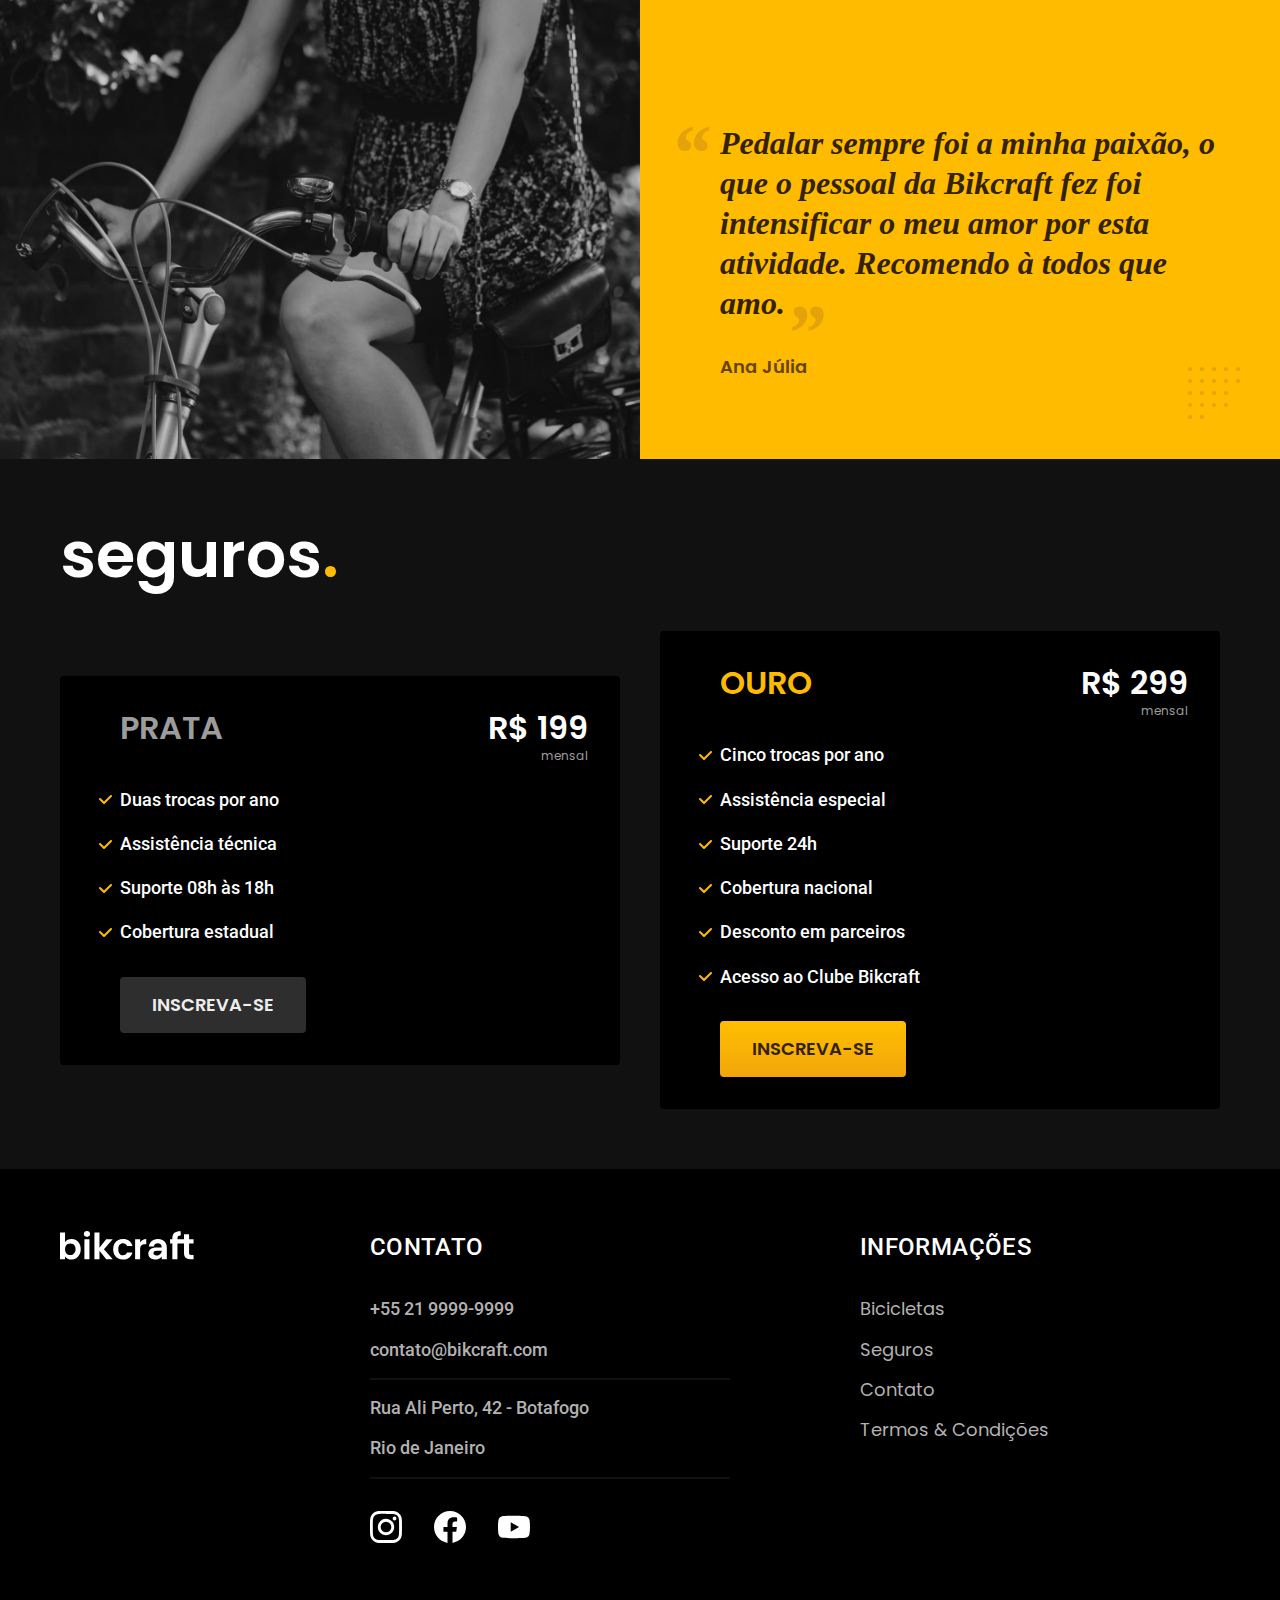
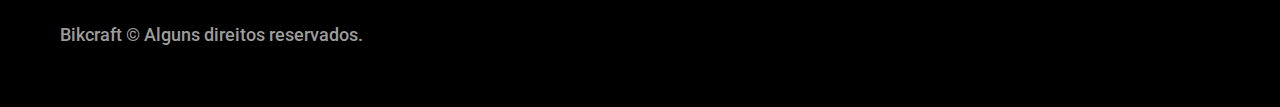
==== commit 28c44077: "performance optimizations" ====
--- a/index.html
+++ b/index.html
@@ -9,6 +9,7 @@
   <meta name="description"
     content="Bicicletas elétricas de alta precisão e qualidade, feitas sob medida para você. Explore o mundo na sua velocidade com a Bikcraft.">
 
+  <link rel="preload" href="./css/style.css" as="style">
   <link rel="stylesheet" href="./css/style.css">
 
   <link rel="preconnect" href="https://fonts.googleapis.com">
@@ -22,13 +23,13 @@
 
   <header class="header-bg">
     <div class="header container">
-      <a href="./"><img src="./img/bikcraft.svg" alt="Bikcraft"></a>
+      <a href="./"><img src="./img/bikcraft.svg" width="136" height="32" alt="Bikcraft"></a>
 
       <nav aria-label="primária">
         <ul class="header-menu font-1-m cor-0">
           <li><a href="./bikes.html">Bicicletas</a></li>
           <li><a href="./insurrances.html">Seguros</a></li>
-          <li><a href="./contato.html">Contato</a></li>
+          <li><a href="./contact.html">Contato</a></li>
         </ul>
       </nav>
 
@@ -43,12 +44,13 @@
         <p class="font-2-l cor-5">Bicicletas elétricas de alta precisão e qualidade, feitas sob medida para você.
           Explore o mundo na sua
           velocidade com a Bikcraft.</p>
-        <a class="button" href="./bicicletas">Escolha a sua</a>
-      </div>
-
-      <div>
-        <img src="./img/fotos/introducao.jpg" alt="Bicicleta elétrica preta">
-      </div>
+        <a class="button" href="./bikes.html">Escolha a sua</a>
+      </div>
+
+      <picture>
+        <source media="(min-width: 800px)" srcset="./img/bicicletas/nimbus.jpg">
+        <img src="./img/bicicletas/nimbus.jpg" width="1120" height="680" alt="Bicicleta elétrica preta">
+      </picture>
 
     </div>
   </main>
@@ -59,24 +61,24 @@
     <ul class="bike-list-items">
 
       <li>
-        <a href="./bike/magic.html">
-          <img src="./img/bicicletas/magic-home.jpg" alt="Bicicleta preta">
+        <a href="./bikes/magic.html">
+          <img src="./img/bicicletas/magic-home.jpg" width="920" height="1040" alt="Bicicleta preta">
           <h3 class="font-1-xl">Magic Might</h3>
           <span class="font-2-m cor-8">R$ 2499</span>
         </a>
       </li>
 
       <li>
-        <a href="./bike/nimbus.html">
-          <img src="./img/bicicletas/nimbus-home.jpg" alt="Bicicleta preta">
+        <a href="./bikes/nimbus.html">
+          <img src="./img/bicicletas/nimbus-home.jpg" width="920" height="1040" alt="Bicicleta preta">
           <h3 class="font-1-xl">Nimbus Stark</h3>
           <span class="font-2-m cor-8">R$ 4999</span>
         </a>
       </li>
 
       <li>
-        <a href="./bike/nebula.html">
-          <img src="./img/bicicletas/nebula-home.jpg" alt="Bicicleta preta">
+        <a href="./bikes/nebula.html">
+          <img src="./img/bicicletas/nebula-home.jpg" width="920" height="1040" alt="Bicicleta preta">
           <h3 class="font-1-xl">Nebula Cosmic</h3>
           <span class="font-2-m cor-8">R$ 3499</span>
         </a>
@@ -99,14 +101,14 @@
 
         <div class="technology-benefits">
           <div>
-            <img src="./img/icones/eletrica.svg" alt="">
+            <img src="./img/icones/eletrica.svg" width="24" height="24" alt="">
             <h3 class="font-1-m cor-0">Motor Elétrico</h3>
             <p class="font-2-s cor-5">Toda Bikcraft é equipada com um motor elétrico que possui duração de até 120h. A
               bateria é recarregada com a sua energia gasta ao pedalar.</p>
           </div>
 
           <div>
-            <img src="./img/icones/rastreador.svg" alt="">
+            <img src="./img/icones/rastreador.svg" width="24" height="24" alt="">
             <h3 class="font-1-m cor-0">Rastreador</h3>
             <p class="font-2-s cor-5">Sabemos o quão preciosa é a sua Bikcraft, por isso adicionamos rastreadores e
               sistemas anti-furto para garantir o seu sossego.</p>
@@ -116,7 +118,7 @@
       </div>
 
       <div class="technology-img">
-        <img src="./img/fotos/tecnologia.jpg" alt="">
+        <img src="./img/fotos/tecnologia.jpg" width="1200" height="1920" alt="">
       </div>
 
     </div>
@@ -126,20 +128,20 @@
     <h2 class="container font-1-xxl">Nossos Parceiros<span class="cor-p1">.</span></h2>
 
     <ul>
-      <li><img src="./img/parceiros/caravan.svg" alt="Caravan"></li>
-      <li><img src="./img/parceiros/ranek.svg" alt="Ranek"></li>
-      <li><img src="./img/parceiros/handel.svg" alt="Handel"></li>
-      <li><img src="./img/parceiros/dogs.svg" alt="Dogs"></li>
-      <li><img src="./img/parceiros/lescone.svg" alt="Lescone"></li>
-      <li><img src="./img/parceiros/flexblog.svg" alt="Flexblog"></li>
-      <li><img src="./img/parceiros/wildbeast.svg" alt="Wildbeast"></li>
-      <li><img src="./img/parceiros/surfbot.svg" alt="Surfbot"></li>
+      <li><img src="./img/parceiros/caravan.svg" width="140" height="38" alt="Caravan"></li>
+      <li><img src="./img/parceiros/ranek.svg" width="149" height="36" alt="Ranek"></li>
+      <li><img src="./img/parceiros/handel.svg" width="139" height="50" alt="Handel"></li>
+      <li><img src="./img/parceiros/dogs.svg" width="152" height="39" alt="Dogs"></li>
+      <li><img src="./img/parceiros/lescone.svg" width="208" height="41" alt="Lescone"></li>
+      <li><img src="./img/parceiros/flexblog.svg" width="165" height="38" alt="Flexblog"></li>
+      <li><img src="./img/parceiros/wildbeast.svg" width="196" height="34" alt="Wildbeast"></li>
+      <li><img src="./img/parceiros/surfbot.svg" width="200" height="49" alt="Surfbot"></li>
     </ul>
   </section>
 
   <section class="testimony" aria-label="Depoimento">
     <div>
-      <img src="./img/fotos/depoimento.jpg" alt="pessoa pedalando em uma bicicleta Bikcraft">
+      <img src="./img/fotos/depoimento.jpg" width="1560" height="1360" alt="pessoa pedalando em uma bicicleta Bikcraft">
     </div>
 
     <div class="testimony-content">
@@ -187,7 +189,7 @@
   <footer class="footer-bg">
     <div class="footer container">
 
-      <img src="./img/bikcraft.svg" alt="Bikcraft">
+      <img src="./img/bikcraft.svg" width="136" height="32" alt="Bikcraft">
 
       <div class="footer-contact">
         <h3 class="font-2-l-b cor-0">Contato</h3>
@@ -198,9 +200,9 @@
           <li>Rio de Janeiro</li>
         </ul>
         <div class="footer-networks">
-          <a href="./"><img src="./img/redes/instagram.svg" alt="Instagram"></a>
-          <a href="./"><img src="./img/redes/facebook.svg" alt="Facebook"></a>
-          <a href="./"><img src="./img/redes/youtube.svg" alt="Youtube"></a>
+          <a href="./"><img src="./img/redes/instagram.svg" width="32" height="32" alt="Instagram"></a>
+          <a href="./"><img src="./img/redes/facebook.svg" width="32" height="32" alt="Facebook"></a>
+          <a href="./"><img src="./img/redes/youtube.svg" width="32" height="32" alt="Youtube"></a>
         </div>
 
       </div>
@@ -211,7 +213,7 @@
           <ul class="font-1-m cor-5">
             <li><a href="./bikes.html">Bicicletas</a></li>
             <li><a href="./insurrances.html">Seguros</a></li>
-            <li><a href="./contato.html">Contato</a></li>
+            <li><a href="./contact.html">Contato</a></li>
             <li><a href="./terms.html">Termos & Condições</a></li>
           </ul>
         </nav>
--- a/css/style.css
+++ b/css/style.css
@@ -14,10 +14,15 @@
 
 /* UTILITIES */
 @import "./utilities/components.css";
+@import "./utilities/formulary.css";
 
 /* BIKES */
 @import "./bikes/bike-list.css";
 @import "./bikes/bikes.css";
+
+/* BIKE */
+@import "./bike/bike.css";
+@import "./bike/insurrance-bike.css";
 
 
 /* SEGUROS */
@@ -25,6 +30,13 @@
 @import "./insurrance/benefits.css";
 @import "./insurrance/qa.css";
 
+/* CONTATO */
+@import "./contact/contact.css";
+@import "./contact/stores.css";
+
+/* ORÇAMENTO */
+@import "./budget/budget.css";
+
 /* TERMOS E CONDIÇÕES */
 @import "./terms/terms.css";
 
--- a/css/style.css
+++ b/css/style.css
@@ -14,10 +14,15 @@
 
 /* UTILITIES */
 @import "./utilities/components.css";
+@import "./utilities/formulary.css";
 
 /* BIKES */
 @import "./bikes/bike-list.css";
 @import "./bikes/bikes.css";
+
+/* BIKE */
+@import "./bike/bike.css";
+@import "./bike/insurrance-bike.css";
 
 
 /* SEGUROS */
@@ -25,6 +30,13 @@
 @import "./insurrance/benefits.css";
 @import "./insurrance/qa.css";
 
+/* CONTATO */
+@import "./contact/contact.css";
+@import "./contact/stores.css";
+
+/* ORÇAMENTO */
+@import "./budget/budget.css";
+
 /* TERMOS E CONDIÇÕES */
 @import "./terms/terms.css";
 
